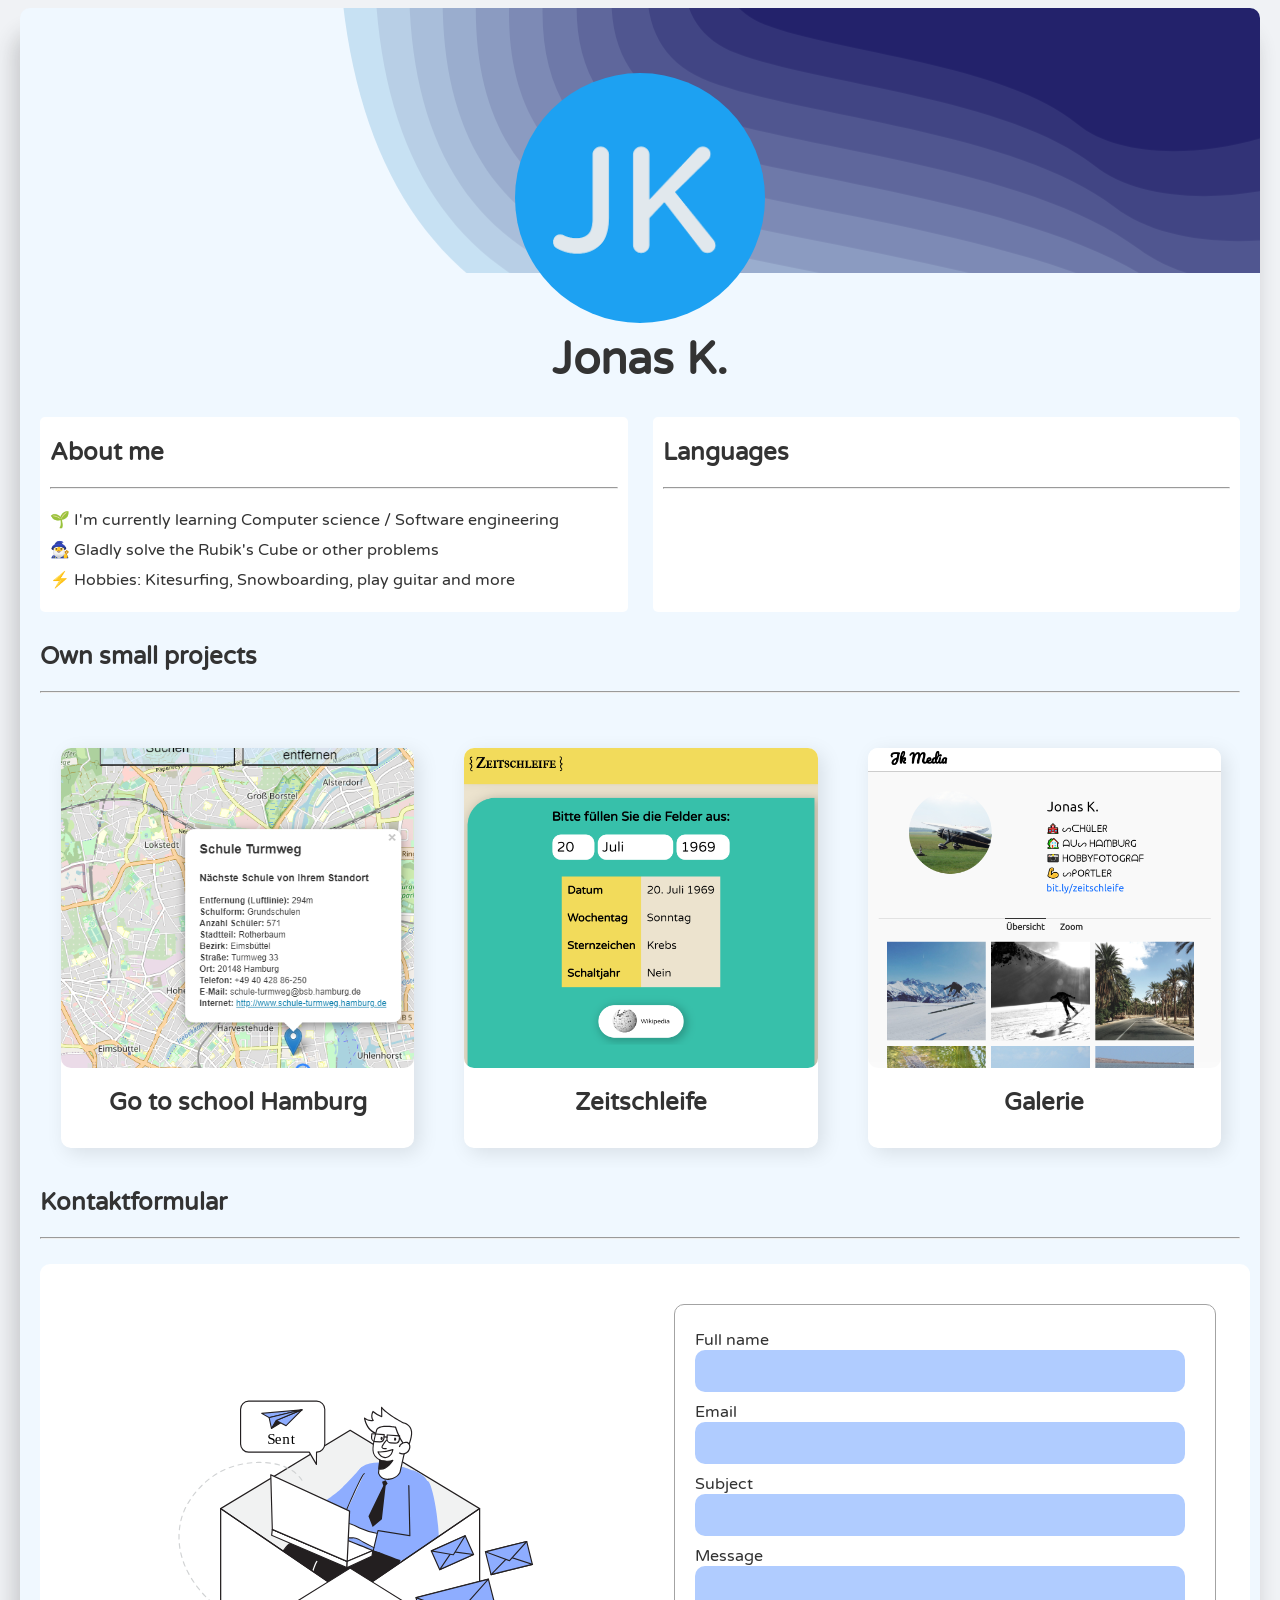
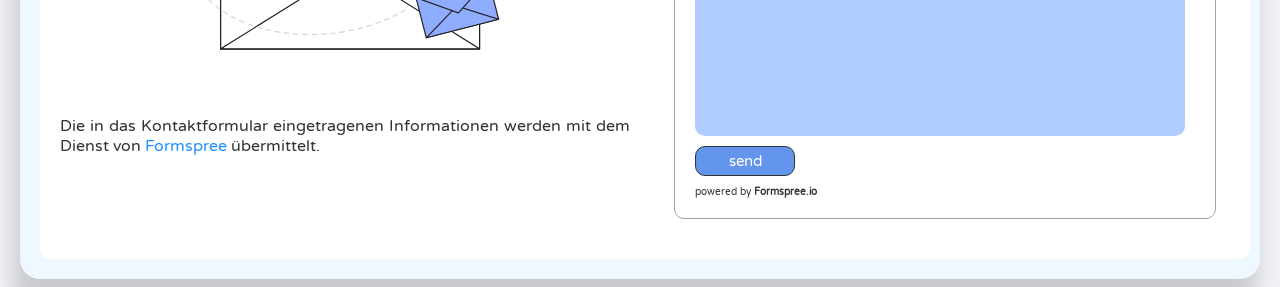
==== index.html @ 49633675 "Update index.html" ====
<!DOCTYPE html>
<html>

<head>
    <!-- Kodierung -->
    <meta charset="utf-8">
    <!-- Titel der Webseite -->
    <title>Homepage • Jonas-Hamburg</title>
    <!-- Titelbild -->
    <link rel="shortcut icon" type="png" href="/images/logo/192.png">
    <!-- Autor -->
    <meta name="author" content="Jonas K.">
    <!-- Rechte -->
    <meta name="copyright" content="Jonas K.">
    <!-- Beschreibung (circa 100 und 145 Zeichen) -->
    <meta name="description" content="Hallo zusammen, ich bin Jonas. Ich lerne gerade Informatik, löse gerne den Zauberwürfel oder andere Probleme. Hier bleibst du auf dem Laufenden.">
    <!-- Keywords -->
    <meta name="keywords" content="Jonas, Jonas K., Jonas-Hamburg, Hamburg, Jonas-Hamburg github, github, Computer science, Software engineering, Rubik's Cube, Kitesurfing, Snowboarding, play guitar, Informatik, Student, About me, languages, sprachen, projekte, projects, own small projects, kontaktformular">
    <!-- Links -->
    <meta name="robots" content="index,follow">
    <!-- Sprache -->
    <meta http-equiv="content-language" content="de">
    <!-- Frabliche Anpassungen -->
    <meta name="theme-color" content="#5ad3ff">
    <!-- Viewport -->
    <meta name="viewport" content="width=device-width, initial-scale=1.0, user-scalable=no">
    <!-- CSS-Datei -->
    <link rel="stylesheet" type="text/css" href="index.css">
    <!-- Import Schriftart -->
    <link href="https://fonts.googleapis.com/css2?family=Varela+Round&display=swap" rel="stylesheet">
    <link rel="preconnect" href="https://fonts.gstatic.com">
    <link href="https://fonts.googleapis.com/css2?family=Lobster&display=swap" rel="stylesheet">
    <script src="index.js" type="application/javascript"></script>
    <!-- Progressive Web App (PWA) -->
    <!-- Manifest-Datei -->
    <link rel="manifest" href="/pwa/manifest.json">
    <!-- Service Worker -->
    <script src="/pwa/app.js" type="application/javascript"></script>

    <!-- -- -- -- -- -- -- -- -- -- -->

    <!-- Content
    <link rel="stylesheet" type="text/css" href="content.css"> -->
    <!-- Header -->
    <link rel="stylesheet" type="text/css" href="header.css">
    <!-- About -->
    <link rel="stylesheet" type="text/css" href="/about/index.css">
    <script src="/about/index.js"></script>
    <!-- Projects -->
    <!-- https://cdnjs.cloudflare.com/ajax/libs/OwlCarousel2/2.3.4/assets/owl.carousel.min.css -->
    <link rel="stylesheet" type="text/css" href="/projects/index.css">
    <link rel="stylesheet" type="text/css" href="/projects/owl.carousel.min.css">
    <script src="/projects/index.js" type="application/javascript"></script>
    <!-- https://code.jquery.com/jquery-3.5.1.min.js -->
    <script src="/projects/jquery-3.5.1.min.js"></script>
    <!-- https://cdnjs.cloudflare.com/ajax/libs/OwlCarousel2/2.3.4/owl.carousel.min.js -->
    <script src="/projects/owl.carousel.min.js"></script>
    <!-- Contact -->
    <link rel="stylesheet" type="text/css" href="/contact/index.css">
</head>

<body>    
    <!-- Content  -->
    <div class="content">

        <!--    Header    -->
        <header>
            <div class="bg">
                <div class="image"></div>
            </div>
            <div class="name">
                <h1 lang="de">Jonas K.</h1>
            </div>
        </header>

        <!--    About    -->
        <div class="about">
            <div class="container description" lang="en">
                <h2>About me</h2>
                <hr>
                <p class="statement">
                    🌱 I'm currently learning Computer science / Software engineering <br>
                    🧙‍♂️ Gladly solve the Rubik's Cube or other problems <br>
                    ⚡ Hobbies: Kitesurfing, Snowboarding, play guitar and more
                </p>
            </div>
            <div class="container languages">
                <h2 lang="en">Languages</h2>
                <hr>
                <div id="pinboard" lang="de"></div>
            </div>
        </div>

        <!--    Projects    -->
        <div class="projects">
            <h2 class="title">Own small projects</h2>
            <hr>
            <div class="projectBox">
                <div class="wrapper">
                    <div id="carousel" class="carousel owl-carousel"></div>
                </div>
            </div>
        </div>

        <!--    Contact    -->
        <h2>Kontaktformular</h2>
        <hr>
        <div class="contact">
            <div class="description">
                <div class="image"></div>
                <p>
                    Die in das Kontaktformular eingetragenen Informationen werden mit dem Dienst von
                    <a href="https://formspree.io" target="_blank">Formspree</a>
                    übermittelt.
                </p>
            </div>
            <div class="contactForm" lang="en">
                <form action="https://formspree.io/f/mleoqner" target="answer" onsubmit="send()" method="POST">
                    <label for="name">Full name</label>
                    <input lang="de" id="name" name="name" type="text" placeholder="" autocomplete="off" required>
                    <label for="email">Email</label>
                    <input lang="de" id="email" name="email" type="email" placeholder="" autocomplete="off" required>
                    <label for="subject">Subject</label>
                    <input lang="de" id="subject" name="subject" type="text" placeholder="" autocomplete="off" required>
                    <label for="message">Message</label>
                    <textarea maxlength="2000" lang="de" id="message" name="message" placeholder="" required></textarea>
                    <button id="check" type="submit">send</button>
                    <p style="font-size: 10px">
                        powered by <b>Formspree.io</b>
                    </p>
                </form>
            </div>
        </div>

    </div>
</body>

</html>
---- index.css ----
:root {
    --transparent: rgba(0, 0, 0, 0);
    --black: #333333;
    --white: #f0f2f5;
    --lightBlue: #f0f8ff;
    --blue: #1e90ff;
    --font: 'Varela Round';
}

/* width */
::-webkit-scrollbar {
    width: 8px;
}

/* Track */
::-webkit-scrollbar-track {
    background: var(--white);
}

::-webkit-scrollbar-thumb {
    background: #888;
    border-radius: 5px;
}

::-webkit-scrollbar-thumb:hover {
    background: #555;
}

html {
    scroll-behavior: smooth;
}

body {
    font-family: var(--font);
    color: var(--black);
    background: var(--white);
    overflow-x: hidden;
    user-select: none;
    filter: saturate(0.)
}

a[target="_blank"] {
    text-decoration: none;
    color: var(--blue);
}

.content {
    position: relative;
    display: block;
    width: calc(100% - 40px);
    max-width: 1200px;
    padding: 20px;
    border-radius: 20px;
    margin: auto;
    background-color: var(--lightBlue);
    box-shadow: -5px 25px 20px 2px rgba(51, 51, 51, 0.2);
}
---- header.css ----
header {
    margin: -20px -20px -20px -20px;
    border-radius: 10px 10px 0px 0px;
    background-color: var(--lightBlue);
}

header .bg {
    position: relative;
    display: grid;
    width: 100%;
    margin: auto;
    padding: 65px 0px 0px 0px;
    border-radius: 10px 10px 0px 0px;
    /* background-color: var(--lightBlue); */
    background-size: cover;
    background-position: center;
    background-repeat: no-repeat;
    background-image: url('/images/background/background.svg');

}

header .image {
    position: relative;
    z-index: 1;
    height: 250px;
    width: 250px;
    background: #333;
    border-radius: 50%;
    margin: auto;
    margin-bottom: -50px;
    background: url('/images/logo/512.png');
    background-size: cover;
}

header h1 {
    margin-top: 60px;
    font-size: 45px;
    text-align: center;
}

@media only screen and (max-width: 660px) {
    
    header .image {
        height: 175px;
        width: 175px;
    }

    header h1 {
        margin-top: 55px;
        font-size: 40px;
        text-align: center;
    }

}
---- about/index.css ----
.about {
    position: relative;
    display: grid;
    margin: calc(20px + 30px) auto 0px auto;
    grid-template-columns: repeat(2, 1fr);
    grid-gap: 25px;
    grid-auto-rows: minmax(100px, auto);
    width: 100%;
}

.about .container {
    border-radius: 5px;
    padding: 1px 10px;
    background: #fff;
}

.about .description {
    grid-column: 1 / 2;
}

.about .languages {
    grid-column: 2 / 2;
}

.about .description .statement {
    line-height: 30px;
}

/**/

#pinboard div span p {
    display: inline;
}

#pinboard {
    width: 100%;
}

/* Icons */
#pinboard div {
    position: relative;
    height: 50px;
    width: 50px;
    margin: 0.5em;
    display: inline-block;
}

#pinboard div span {
    visibility: hidden;
    width: 370px;
    background-color: var(--black);
    color: #fff;
    border-radius: 6px;
    padding: 10px 20px;
    text-align: justify;

    position: absolute;
    z-index: 2;
    top: 110%;
    left: 50%;
    margin-left: calc(-185px - 20px);
    box-shadow: -5px 25px 20px 2px rgba(51, 51, 51, 0.2);
}

#pinboard div span::after {
    content: "";
    position: absolute;
    bottom: 100%;
    left: 50%;
    margin-left: -5px;
    border-width: 5px;
    border-style: solid;
    border-color: transparent transparent var(--black) transparent;
}

.wikipediaLink {
    display: inline;
    margin-top: -15px;
}

@media only screen and (min-width: 1480px) {

    #pinboard div:hover span {
        visibility: visible;
    }

}

@media only screen and (max-width: 1180px) {

    .about {
        position: relative;
        display: grid;
        margin: calc(20px + 30px) auto 0px auto;
        grid-template-columns: repeat(1, 1fr);
        grid-gap: 25px;
        grid-auto-rows: minmax(100px, auto);
        width: 100%;
    }

    .about .description {
        grid-column: 1 / 1;
    }

    .about .languages {
        grid-column: 1 / 1;
    }

}
---- projects/index.css ----
.projects .title {
    margin-top: 30px;
}

.projectBox {
    display: flex;
    align-items: center;
    min-height: 400px;
    margin-top: 35px;
}

.wrapper {
    width: 100%;
}

.wrapper .carousel {
    max-width: 1200px;
    margin: auto;
}

.carousel .card {
    background: #fff;
    /*line-height: 400px;*/
    height: 400px;
    color: #333;
    /*text-align: center;*/
    margin: 20px;
    border-radius: 10px;
    box-shadow: 5px 5px 20px rgba(0, 0, 0, 0.1);

}

.projectImage {
    width: 100%;
    height: 320px;
    border-radius: 10px;
    background: #333;
    transition: 0.5s;
}

.projectName {
    text-align: center;
    color: #333;
}

.projectDescription {
    text-align: justify;
    margin-left: 10px;
    margin-right: 10px;
    opacity: 0;
    margin-top: -100px;
    transition: 0.4s;
}

.arrow {
  content: "\27A6";
}

.card:hover .projectDescription {
    opacity: 1;
    margin-top: 0px;
}

.card:hover .projectImage {
    height: 200px;
}

.owl-dots {
    display: none;
    text-align: center;
    margin-top: 40px;
}

.owl-dot {
    height: 20px;
    width: 20px;
    border-radius: 25px;
    cursor: pointer;
    margin: 0 10px;
    outline: none;
    border: 2px solid #333 !important;
    transition: all 0.3s ease;
}

.owl-dot:hover {
    background: #333 !important;
}

.owl-dot:not(:hover) {
    background: #333 !important;
}

@media only screen and (min-width: 0px) and (max-width: 699px) {
    .owl-dot {
        height: 30px;
        width: 30px;
        margin: 0 5px;
    }

    .projectBox {
        min-height: 500px;
        margin-top: -25px;
    }

}
---- contact/index.css ----
.content .contact form input:focus,
.content .contact form textarea:focus,
.contact form button:focus {
    outline: none;
}

.content .contact {
    position: relative;
    display: grid;
    grid-template-columns: repeat(2, 1fr);
    grid-auto-rows: minmax(100px, auto);
    width: 100%;
    background: #fff;
    border-radius: 10px;
    padding: 40px 5px;
    margin-top: 25px;
}

/* */
.content .contact .description {
    padding: 0px 15px;
    margin: auto;
    grid-column: 1 / 2;
    text-align: justify;
}

.content .contact .description .image {
    position: relative;
    display: block;
    background-image: url('/images/contact/email.svg');
    background-size: cover;
    background-repeat: no-repeat;
    max-width: 450px;
    height: 350px;
    margin: auto;

}

.content .contact .contactForm {
    position: relative;
    display: block;
    grid-column: 2 / 2;
}

/* */
.content .contact form {
    position: relative;

    margin: auto;
    padding: 25px 20px 10px 20px;
    grid-column: 2 / 2;
    border: 1px solid #a3a3a3;
    border-radius: 10px;
    width: calc(100% - 2 * 20px);
    max-width: 500px;
}

.content .contact form input,
.content .contact form textarea {
    position: relative;
    display: block;
    padding: 10px;
    width: calc(100% - 2 * 15px);
    font-size: 18px;
    font-family: var(--font);
    background-color: #b0ccff;
    border-radius: 10px;
    border: none;
    margin-bottom: 10px;
    resize: none;
}

.content .contact form textarea {
    height: 150px;
}

textarea::first-line {
    line-height: 30px;
    margin-bottom: 10px;
    font-weight: 600;
}

textarea::last-line {
    line-height: 30px;
    margin-bottom: 10px;
    font-weight: 600;
}

.contact form button {
    font-family: var(--font);
    background-color: #6495ed;
    color: #fff;
    border: 1px solid var(--black);
    font-size: 15px;
    padding: 5px;
    width: 100px;
    border-radius: 10px;
}

@media only screen and (max-width: 800px) {
    .content .contact {
        margin-top: -15px;
        background: var(--transparent);
    }
}

@media only screen and (max-width: 970px) {

    .content .contact {
        grid-template-columns: repeat(1, 1fr);
    }

    .content .contact .description {
        grid-column: 1 / 1;
        display: none;
    }

    .content .contact .contactForm {
        grid-column: 1 / 1;
    }

}
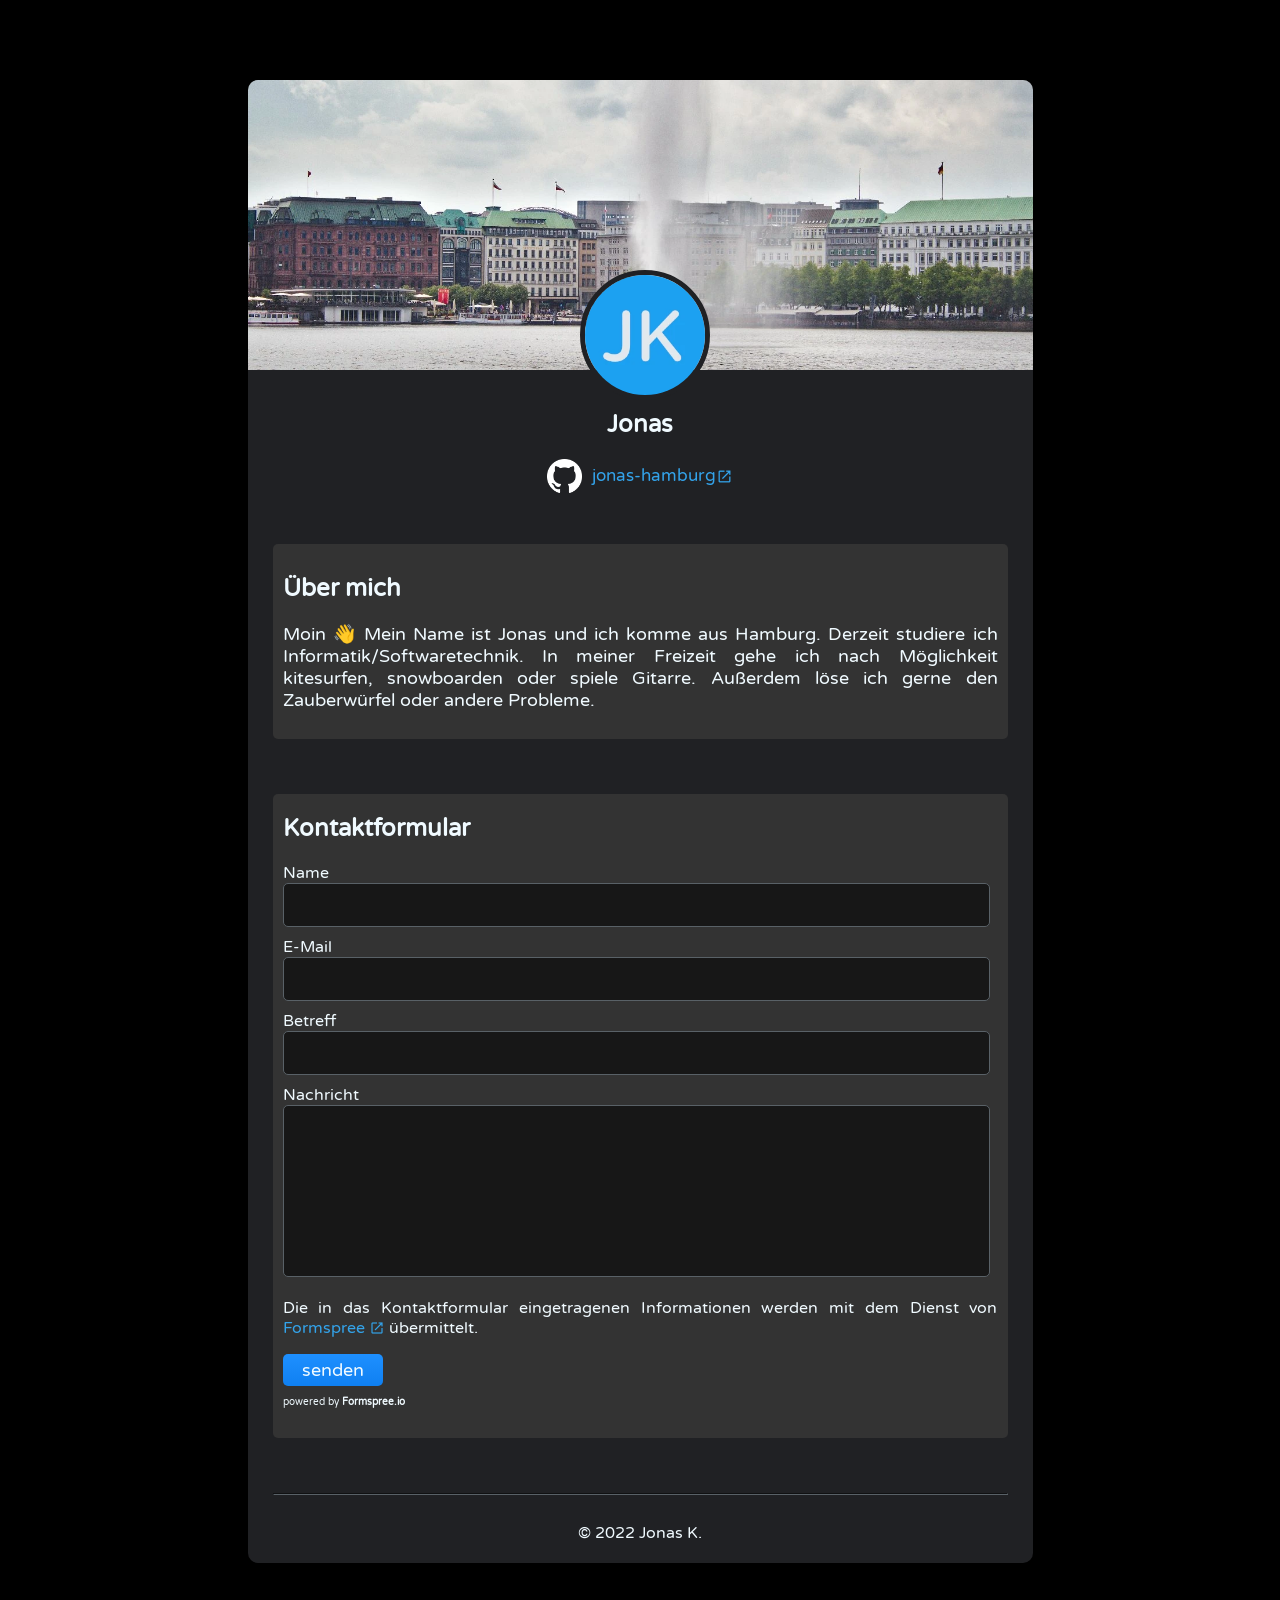
==== commit e1adce45: "first commit" ====
--- a/index.html
+++ b/index.html
@@ -1,138 +1,80 @@
-<!DOCTYPE html>
-<html>
-
-<head>
-    <!-- Kodierung -->
-    <meta charset="utf-8">
-    <!-- Titel der Webseite -->
-    <title>Homepage • Jonas-Hamburg</title>
-    <!-- Titelbild -->
-    <link rel="shortcut icon" type="png" href="/images/logo/192.png">
-    <!-- Autor -->
-    <meta name="author" content="Jonas K.">
-    <!-- Rechte -->
-    <meta name="copyright" content="Jonas K.">
-    <!-- Beschreibung (circa 100 und 145 Zeichen) -->
-    <meta name="description" content="Hallo zusammen, ich bin Jonas. Ich lerne gerade Informatik, löse gerne den Zauberwürfel oder andere Probleme. Hier bleibst du auf dem Laufenden.">
-    <!-- Keywords -->
-    <meta name="keywords" content="Jonas, Jonas K., Jonas-Hamburg, Hamburg, Jonas-Hamburg github, github, Computer science, Software engineering, Rubik's Cube, Kitesurfing, Snowboarding, play guitar, Informatik, Student, About me, languages, sprachen, projekte, projects, own small projects, kontaktformular">
-    <!-- Links -->
-    <meta name="robots" content="index,follow">
-    <!-- Sprache -->
-    <meta http-equiv="content-language" content="de">
-    <!-- Frabliche Anpassungen -->
-    <meta name="theme-color" content="#5ad3ff">
-    <!-- Viewport -->
-    <meta name="viewport" content="width=device-width, initial-scale=1.0, user-scalable=no">
-    <!-- CSS-Datei -->
-    <link rel="stylesheet" type="text/css" href="index.css">
-    <!-- Import Schriftart -->
-    <link href="https://fonts.googleapis.com/css2?family=Varela+Round&display=swap" rel="stylesheet">
-    <link rel="preconnect" href="https://fonts.gstatic.com">
-    <link href="https://fonts.googleapis.com/css2?family=Lobster&display=swap" rel="stylesheet">
-    <script src="index.js" type="application/javascript"></script>
-    <!-- Progressive Web App (PWA) -->
-    <!-- Manifest-Datei -->
-    <link rel="manifest" href="/pwa/manifest.json">
-    <!-- Service Worker -->
-    <script src="/pwa/app.js" type="application/javascript"></script>
-
-    <!-- -- -- -- -- -- -- -- -- -- -->
-
-    <!-- Content
-    <link rel="stylesheet" type="text/css" href="content.css"> -->
-    <!-- Header -->
-    <link rel="stylesheet" type="text/css" href="header.css">
-    <!-- About -->
-    <link rel="stylesheet" type="text/css" href="/about/index.css">
-    <script src="/about/index.js"></script>
-    <!-- Projects -->
-    <!-- https://cdnjs.cloudflare.com/ajax/libs/OwlCarousel2/2.3.4/assets/owl.carousel.min.css -->
-    <link rel="stylesheet" type="text/css" href="/projects/index.css">
-    <link rel="stylesheet" type="text/css" href="/projects/owl.carousel.min.css">
-    <script src="/projects/index.js" type="application/javascript"></script>
-    <!-- https://code.jquery.com/jquery-3.5.1.min.js -->
-    <script src="/projects/jquery-3.5.1.min.js"></script>
-    <!-- https://cdnjs.cloudflare.com/ajax/libs/OwlCarousel2/2.3.4/owl.carousel.min.js -->
-    <script src="/projects/owl.carousel.min.js"></script>
-    <!-- Contact -->
-    <link rel="stylesheet" type="text/css" href="/contact/index.css">
-</head>
-
-<body>    
-    <!-- Content  -->
-    <div class="content">
-
-        <!--    Header    -->
-        <header>
-            <div class="bg">
-                <div class="image"></div>
-            </div>
-            <div class="name">
-                <h1 lang="de">Jonas K.</h1>
-            </div>
-        </header>
-
-        <!--    About    -->
-        <div class="about">
-            <div class="container description" lang="en">
-                <h2>About me</h2>
-                <hr>
-                <p class="statement">
-                    🌱 I'm currently learning Computer science / Software engineering <br>
-                    🧙‍♂️ Gladly solve the Rubik's Cube or other problems <br>
-                    ⚡ Hobbies: Kitesurfing, Snowboarding, play guitar and more
-                </p>
-            </div>
-            <div class="container languages">
-                <h2 lang="en">Languages</h2>
-                <hr>
-                <div id="pinboard" lang="de"></div>
-            </div>
-        </div>
-
-        <!--    Projects    -->
-        <div class="projects">
-            <h2 class="title">Own small projects</h2>
-            <hr>
-            <div class="projectBox">
-                <div class="wrapper">
-                    <div id="carousel" class="carousel owl-carousel"></div>
-                </div>
-            </div>
-        </div>
-
-        <!--    Contact    -->
-        <h2>Kontaktformular</h2>
-        <hr>
-        <div class="contact">
-            <div class="description">
-                <div class="image"></div>
-                <p>
-                    Die in das Kontaktformular eingetragenen Informationen werden mit dem Dienst von
-                    <a href="https://formspree.io" target="_blank">Formspree</a>
-                    übermittelt.
-                </p>
-            </div>
-            <div class="contactForm" lang="en">
-                <form action="https://formspree.io/f/mleoqner" target="answer" onsubmit="send()" method="POST">
-                    <label for="name">Full name</label>
-                    <input lang="de" id="name" name="name" type="text" placeholder="" autocomplete="off" required>
-                    <label for="email">Email</label>
-                    <input lang="de" id="email" name="email" type="email" placeholder="" autocomplete="off" required>
-                    <label for="subject">Subject</label>
-                    <input lang="de" id="subject" name="subject" type="text" placeholder="" autocomplete="off" required>
-                    <label for="message">Message</label>
-                    <textarea maxlength="2000" lang="de" id="message" name="message" placeholder="" required></textarea>
-                    <button id="check" type="submit">send</button>
-                    <p style="font-size: 10px">
-                        powered by <b>Formspree.io</b>
-                    </p>
-                </form>
-            </div>
-        </div>
-
-    </div>
-</body>
-
-</html>
+<!DOCTYPE html>
+<html lang="de">
+<head>
+    <meta charset="UTF-8">
+    <title>Homepage • Jonas-Hamburg</title>
+    <meta http-equiv="X-UA-Compatible" content="IE=edge">
+    <link rel="shortcut icon" href="/images/logo/192.png">
+    <link rel="apple-touch-icon" href="/images/logo/192.png">
+    <meta name="author" content="https://github.com/jonas-hamburg">
+    <meta name="copyright" content="https://github.com/jonas-hamburg">
+    <meta name="description" content="Moin, ich bin Jonas. Lerne derzeit Informatik/Softwaretechnik und dies ist meine GitHub-Page.">
+    <meta property="og:title" content="Homepage • Jonas-Hamburg">
+    <meta property="og:description" content="Moin, ich bin Jonas. Lerne derzeit Informatik/Softwaretechnik und dies ist meine GitHub-Page.">
+    <meta property="og:image" content="https://jonas-hamburg.github.io/images/logo/192.png">
+    <meta property="og:url" content="https://jonas-hamburg.github.io">
+    <meta property="og:type" content="website">
+    <meta name="robots" content="index,follow">
+    <meta http-equiv="content-language" content="de">
+    <meta name="theme-color" content="#1e90ff">
+    <meta name="viewport" content="width=device-width, initial-scale=1.0">
+    <link rel="stylesheet" type="text/css" media="all" href="/css/main.css">
+    <script defer src="/js/main.js"></script>
+    <link rel="manifest" href="manifest.json">
+</head>
+<body>
+<section>
+    <header>
+        <div>
+            <picture>
+                <source type="image/webp" srcset="/images/banner/banner.webp">
+                <source type="image/png" srcset="/images/banner/banner.png">
+                <img alt="Binnenalster" type="image/avif" src="/images/banner/banner.avif" draggable="false">
+            </picture>
+        </div>
+        <div>
+            <picture>
+                <source type="image/webp" srcset="/images/logo/192.webp">
+                <source type="image/png" srcset="/images/logo/192.png">
+                <img alt="JK-Logo" type="image/avif" src="/images/logo/192.avif" draggable="false">
+            </picture>
+        </div>
+        <h1>Jonas</h1>
+        <a href="https://github.com/jonas-hamburg" target="_blank"><span></span>jonas-hamburg</a>
+    </header>
+    <about>
+        <div>
+            <h2>Über mich</h2>
+            <p>
+                Moin 👋 Mein Name ist Jonas und ich komme aus Hamburg. Derzeit studiere ich Informatik/Softwaretechnik. In meiner Freizeit gehe ich nach Möglichkeit kitesurfen, 
+                snowboarden oder spiele Gitarre. Außerdem löse ich gerne den Zauberwürfel oder andere Probleme.
+            </p>
+        </div>
+    </about>
+    <contact>
+        <form action="https://formspree.io/f/mleoqner" target="answer" method="POST">
+            <h2>Kontaktformular</h2>
+            <label for="name">Name</label>
+            <input id="name" name="name" type="text" placeholder="" autocomplete="off" required>
+            <label for="email">E-Mail</label>
+            <input id="email" name="email" type="email" placeholder="" autocomplete="off" required>
+            <label for="subject">Betreff</label>
+            <input id="subject" name="subject" type="text" placeholder="" autocomplete="off" required>
+            <label for="message">Nachricht</label>
+            <textarea id="message" maxlength="2000" name="message" placeholder="" required></textarea>
+            <p>
+                Die in das Kontaktformular eingetragenen Informationen werden mit dem Dienst von
+                <a href="https://formspree.io" target="_blank">Formspree </a> 
+                übermittelt.
+            </p>
+            <button id="check" type="submit">senden</button>
+                <p style="font-size: 10px">
+                    powered by <b>Formspree.io</b>
+                </p>
+        </form>
+    </contact>
+    <hr>
+    <footer>&copy; 2022 Jonas K.</footer>
+</section>
+</body>
+</html>
--- a/css/main.css
+++ b/css/main.css
@@ -0,0 +1,190 @@
+@import url(https://fonts.googleapis.com/css?family=Varela%20Round&display=swap);
+@import url(https://fonts.googleapis.com/css2?family=Material+Symbols+Outlined:opsz,wght,FILL,GRAD@48,400,0,0&display=swap);
+
+:root {
+    --font: 'Varela Round', sans-serif;
+    --icon: 'Material Symbols Outlined';
+
+    --background: #000;
+    --primary: #202124;
+    --secondary: #333;
+    --onPrimary: #f0faff;
+    --onSecondary: #f0faff;
+    --accent: #33a3ea;
+    --secondaryAccent: #596167;
+    --transparent: rgba(0, 0, 0, 0);
+}
+
+::-webkit-scrollbar { width: 8px }
+
+::-webkit-scrollbar-track { background: var(--background) }
+
+::-webkit-scrollbar-thumb {
+    background: var(--primary);
+    border-radius: 5px;
+}
+
+::-webkit-scrollbar-thumb:hover {
+    background: var(--secondary);
+}
+
+a[target="_blank"] {
+    text-decoration: none;
+    color: var(--accent);
+}
+
+a[target="_blank"]::after {
+    font-family: var(--icon);
+    content: '\e89e';
+    vertical-align: middle;
+}
+
+hr { border-color: var(--secondaryAccent) }
+
+p { text-align: justify }
+
+body {
+    font-family: var(--font);
+    color: var(--onPrimary);
+    background-color: var(--background);
+    overflow-x: hidden;
+    user-select: none;
+    scroll-behavior: smooth;
+    margin: 0;
+    padding: 0;
+}
+
+section {
+    margin: 80px auto;
+    background: var(--primary);
+    max-width: 735px;
+    border-radius: 10px;
+    padding: 0 25px;
+    overflow: hidden;
+}
+
+section > * { display: block }
+
+header {
+    /* The padding of the parent element is subtracted */
+    width: calc(100% + 2 * 25px);
+    margin-left: -25px;
+    margin-bottom: 15px;
+}
+
+/* Banner */
+header div:first-child {
+    width: 100%;
+    height: 290px;
+    background-color: var(--secondary);
+    overflow: hidden;
+}
+
+header div:first-child img {
+    width: 100%;
+    height: 100%;
+    object-fit: cover;
+    object-position: center;
+}
+
+/* Logo */
+header div:nth-child(2) {
+    height: 120px;
+    width: 120px;
+    margin: -100px auto 0 auto;
+}
+
+header div:nth-child(2) img {
+    width: 100%;
+    height: 100%;
+    border: 5px solid var(--primary);
+    border-radius: 100%;
+}
+
+header > h1 { text-align: center }
+
+header a {
+    display: block;
+    font-size: 17px;
+    width: max-content;
+    margin: 0 auto;
+}
+
+header a span {
+    display: inline-block;
+    vertical-align: middle;
+    margin-right: 10px;
+    width: 35px;
+    height: 35px;
+    background-size: cover;
+    background-image: url(/images/logo/GitHub-Mark-Light-64px.png);
+}
+
+
+about { margin: 50px 0px 15px 0px }
+
+about > div {
+    padding: 10px;
+    border-radius: 5px;
+    background-color: var(--secondary);
+}
+
+about div p { font-size: 18px }
+
+
+contact {
+    display: block;
+    padding: .1px 10px 20px 10px;
+    margin: 55px 0;
+    border-radius: 5px;
+    background-color: var(--secondary);
+}
+
+form input,
+form textarea {
+    font-family: var(--font);
+    font-size: 18px;
+    padding: 10px;
+    color: var(--onSecondary);
+    background-color: #171717;
+    width: calc(100% - 2 * 15px);
+    border-radius: 5px;
+    border: 1px solid var(--secondaryAccent);
+    resize: none;
+    outline: none;
+}
+
+form textarea { height: 150px }
+
+form label {
+    display: block;
+    margin-top: 10px;
+}
+
+form button {
+    font-family: var(--font);
+    cursor: pointer;
+    background: linear-gradient(180deg,#1e90ff, rgb(15, 128, 241));
+    background-color: var(--accent);
+    color: var(--onPrimary);
+    border: 1px solid var(--black);
+    font-size: 18px;
+    padding: 5px;
+    width: 100px;
+    border-radius: 5px;
+}
+
+footer {
+    text-align: center;
+    padding: 20px;
+}
+
+@media only screen and (max-width: 735px) {
+
+    section {
+        margin: 0 auto;
+        border-radius: 0;
+        padding: 0 15px 15px 15px;
+    }
+
+}
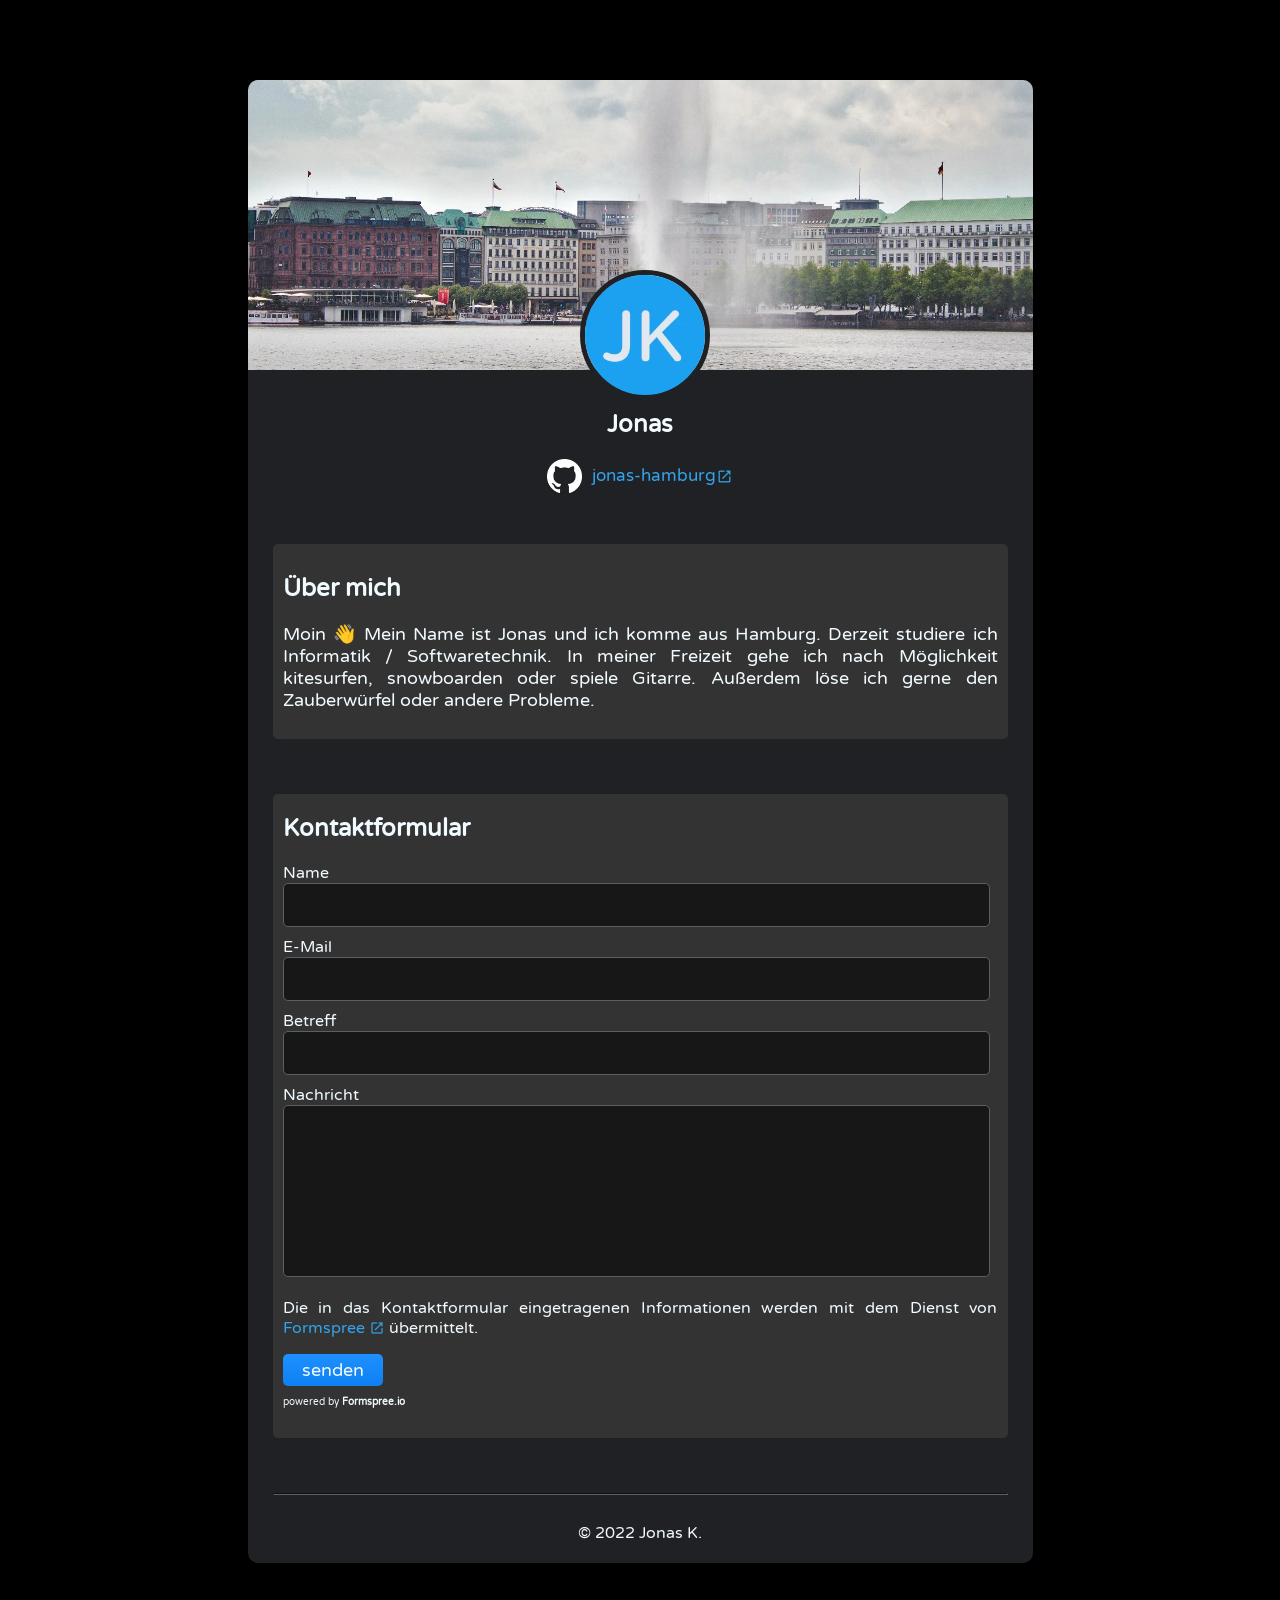
==== commit f90404d6: "small adjustments" ====
--- a/index.html
+++ b/index.html
@@ -1,80 +1,86 @@
 <!DOCTYPE html>
 <html lang="de">
+
 <head>
-    <meta charset="UTF-8">
-    <title>Homepage • Jonas-Hamburg</title>
-    <meta http-equiv="X-UA-Compatible" content="IE=edge">
-    <link rel="shortcut icon" href="/images/logo/192.png">
-    <link rel="apple-touch-icon" href="/images/logo/192.png">
-    <meta name="author" content="https://github.com/jonas-hamburg">
-    <meta name="copyright" content="https://github.com/jonas-hamburg">
-    <meta name="description" content="Moin, ich bin Jonas. Lerne derzeit Informatik/Softwaretechnik und dies ist meine GitHub-Page.">
-    <meta property="og:title" content="Homepage • Jonas-Hamburg">
-    <meta property="og:description" content="Moin, ich bin Jonas. Lerne derzeit Informatik/Softwaretechnik und dies ist meine GitHub-Page.">
+  <meta charset="UTF-8">
+  <title>Homepage &bull; Jonas-Hamburg</title>
+  <meta http-equiv="X-UA-Compatible" content="IE=edge">
+  <link rel="shortcut icon" href="/images/logo/192.png">
+  <link rel="apple-touch-icon" href="/images/logo/192.png">
+  <meta name="author" content="https://github.com/jonas-hamburg">
+  <meta name="copyright" content="https://github.com/jonas-hamburg">
+  <meta name="description"
+    content="Moin. Mein Name ist Jonas und ich komme aus Hamburg. Derzeit studiere ich Informatik / Softwaretechnik. Dies ist meine GitHub-Page.">
+  <meta property="og:title" content="Homepage • Jonas-Hamburg">
+  <meta property="og:description"
+    content="Moin. Mein Name ist Jonas und ich komme aus Hamburg. Derzeit studiere ich Informatik / Softwaretechnik. Dies ist meine GitHub-Page.">
     <meta property="og:image" content="https://jonas-hamburg.github.io/images/logo/192.png">
-    <meta property="og:url" content="https://jonas-hamburg.github.io">
-    <meta property="og:type" content="website">
-    <meta name="robots" content="index,follow">
-    <meta http-equiv="content-language" content="de">
-    <meta name="theme-color" content="#1e90ff">
-    <meta name="viewport" content="width=device-width, initial-scale=1.0">
-    <link rel="stylesheet" type="text/css" media="all" href="/css/main.css">
-    <script defer src="/js/main.js"></script>
-    <link rel="manifest" href="manifest.json">
+  <meta property="og:url" content="https://jonas-hamburg.github.io">
+  <meta property="og:type" content="website">
+  <meta property="og:locale" content="de_DE">
+  <meta property="og:site_name" content="jonas-hamburg">
+  <meta name="robots" content="index,follow">
+  <meta http-equiv="content-language" content="de">
+  <meta name="theme-color" content="#1e90ff">
+  <meta name="viewport" content="width=device-width, initial-scale=1.0">
+  <link rel="stylesheet" type="text/css" media="all" href="/css/main.css">
+  <script defer src="/js/main.js"></script>
+  <link rel="manifest" href="manifest.json">
 </head>
+
 <body>
-<section>
+  <section>
     <header>
-        <div>
-            <picture>
-                <source type="image/webp" srcset="/images/banner/banner.webp">
-                <source type="image/png" srcset="/images/banner/banner.png">
-                <img alt="Binnenalster" type="image/avif" src="/images/banner/banner.avif" draggable="false">
-            </picture>
-        </div>
-        <div>
-            <picture>
-                <source type="image/webp" srcset="/images/logo/192.webp">
-                <source type="image/png" srcset="/images/logo/192.png">
-                <img alt="JK-Logo" type="image/avif" src="/images/logo/192.avif" draggable="false">
-            </picture>
-        </div>
-        <h1>Jonas</h1>
-        <a href="https://github.com/jonas-hamburg" target="_blank"><span></span>jonas-hamburg</a>
+      <div>
+        <picture>
+          <source type="image/webp" srcset="/images/banner/banner.webp">
+          <source type="image/png" srcset="/images/banner/banner.png">
+          <img alt="Binnenalster" type="image/avif" src="/images/banner/banner.avif" draggable="false">
+        </picture>
+      </div>
+      <div>
+        <picture>
+          <source type="image/webp" srcset="/images/logo/192.webp">
+          <source type="image/png" srcset="/images/logo/192.png">
+          <img alt="JK-Logo" type="image/avif" src="/images/logo/192.avif" draggable="false">
+        </picture>
+      </div>
+      <h1>Jonas</h1>
+      <a href="https://github.com/jonas-hamburg" target="_blank"><span></span>jonas-hamburg</a>
     </header>
     <about>
-        <div>
-            <h2>Über mich</h2>
-            <p>
-                Moin 👋 Mein Name ist Jonas und ich komme aus Hamburg. Derzeit studiere ich Informatik/Softwaretechnik. In meiner Freizeit gehe ich nach Möglichkeit kitesurfen, 
-                snowboarden oder spiele Gitarre. Außerdem löse ich gerne den Zauberwürfel oder andere Probleme.
-            </p>
-        </div>
+      <div>
+        <h2>Über mich</h2>
+        <p>
+          Moin 👋 Mein Name ist Jonas und ich komme aus Hamburg. Derzeit studiere ich Informatik / Softwaretechnik. In
+          meiner Freizeit gehe ich nach Möglichkeit kitesurfen, snowboarden oder spiele Gitarre. Außerdem löse ich gerne
+          den Zauberwürfel oder andere Probleme.
+        </p>
+      </div>
     </about>
     <contact>
-        <form action="https://formspree.io/f/mleoqner" target="answer" method="POST">
-            <h2>Kontaktformular</h2>
-            <label for="name">Name</label>
-            <input id="name" name="name" type="text" placeholder="" autocomplete="off" required>
-            <label for="email">E-Mail</label>
-            <input id="email" name="email" type="email" placeholder="" autocomplete="off" required>
-            <label for="subject">Betreff</label>
-            <input id="subject" name="subject" type="text" placeholder="" autocomplete="off" required>
-            <label for="message">Nachricht</label>
-            <textarea id="message" maxlength="2000" name="message" placeholder="" required></textarea>
-            <p>
-                Die in das Kontaktformular eingetragenen Informationen werden mit dem Dienst von
-                <a href="https://formspree.io" target="_blank">Formspree </a> 
-                übermittelt.
-            </p>
-            <button id="check" type="submit">senden</button>
-                <p style="font-size: 10px">
-                    powered by <b>Formspree.io</b>
-                </p>
-        </form>
+      <form action="https://formspree.io/f/mleoqner" target="answer" method="POST">
+        <h2>Kontaktformular</h2>
+        <label for="name">Name</label>
+        <input id="name" name="name" type="text" autocomplete="off" required>
+        <label for="email">E-Mail</label>
+        <input id="email" name="email" type="email" autocomplete="off" required>
+        <label for="subject">Betreff</label>
+        <input id="subject" name="subject" type="text" autocomplete="off" required>
+        <label for="message">Nachricht</label>
+        <textarea id="message" maxlength="2000" name="message" required></textarea>
+        <p>
+          Die in das Kontaktformular eingetragenen Informationen werden mit dem Dienst von
+          <a href="https://formspree.io" target="_blank">Formspree </a>
+          übermittelt.
+        </p>
+        <button type="submit">senden</button>
+        <p>powered by <b>Formspree.io</b></p>
+      </form>
     </contact>
     <hr>
     <footer>&copy; 2022 Jonas K.</footer>
-</section>
+  </section>
 </body>
+
 </html>
--- a/css/main.css
+++ b/css/main.css
@@ -7,6 +7,7 @@
 
     --background: #000;
     --primary: #202124;
+    --darkerPrimary: #171717;
     --secondary: #333;
     --onPrimary: #f0faff;
     --onSecondary: #f0faff;
@@ -24,11 +25,9 @@
     border-radius: 5px;
 }
 
-::-webkit-scrollbar-thumb:hover {
-    background: var(--secondary);
-}
-
-a[target="_blank"] {
+::-webkit-scrollbar-thumb:hover { background: var(--secondary) }
+
+a {
     text-decoration: none;
     color: var(--accent);
 }
@@ -42,14 +41,19 @@
 hr { border-color: var(--secondaryAccent) }
 
 p { text-align: justify }
+
+.icon {
+    font-family: var(--icon);
+    vertical-align: middle;
+}
 
 body {
     font-family: var(--font);
     color: var(--onPrimary);
     background-color: var(--background);
     overflow-x: hidden;
-    user-select: none;
     scroll-behavior: smooth;
+    hyphens: auto;
     margin: 0;
     padding: 0;
 }
@@ -70,6 +74,14 @@
     width: calc(100% + 2 * 25px);
     margin-left: -25px;
     margin-bottom: 15px;
+    user-select: none;
+    -webkit-tap-highlight-color: transparent;
+    -webkit-touch-callout: none;
+    -webkit-user-select: none;
+    -khtml-user-select: none;
+    -moz-user-select: none;
+    -ms-user-select: none;
+    user-select: none;
 }
 
 /* Banner */
@@ -146,7 +158,7 @@
     font-size: 18px;
     padding: 10px;
     color: var(--onSecondary);
-    background-color: #171717;
+    background-color: var(--darkerPrimary);
     width: calc(100% - 2 * 15px);
     border-radius: 5px;
     border: 1px solid var(--secondaryAccent);
@@ -174,6 +186,8 @@
     border-radius: 5px;
 }
 
+form > p:last-child { font-size: 10px }
+
 footer {
     text-align: center;
     padding: 20px;
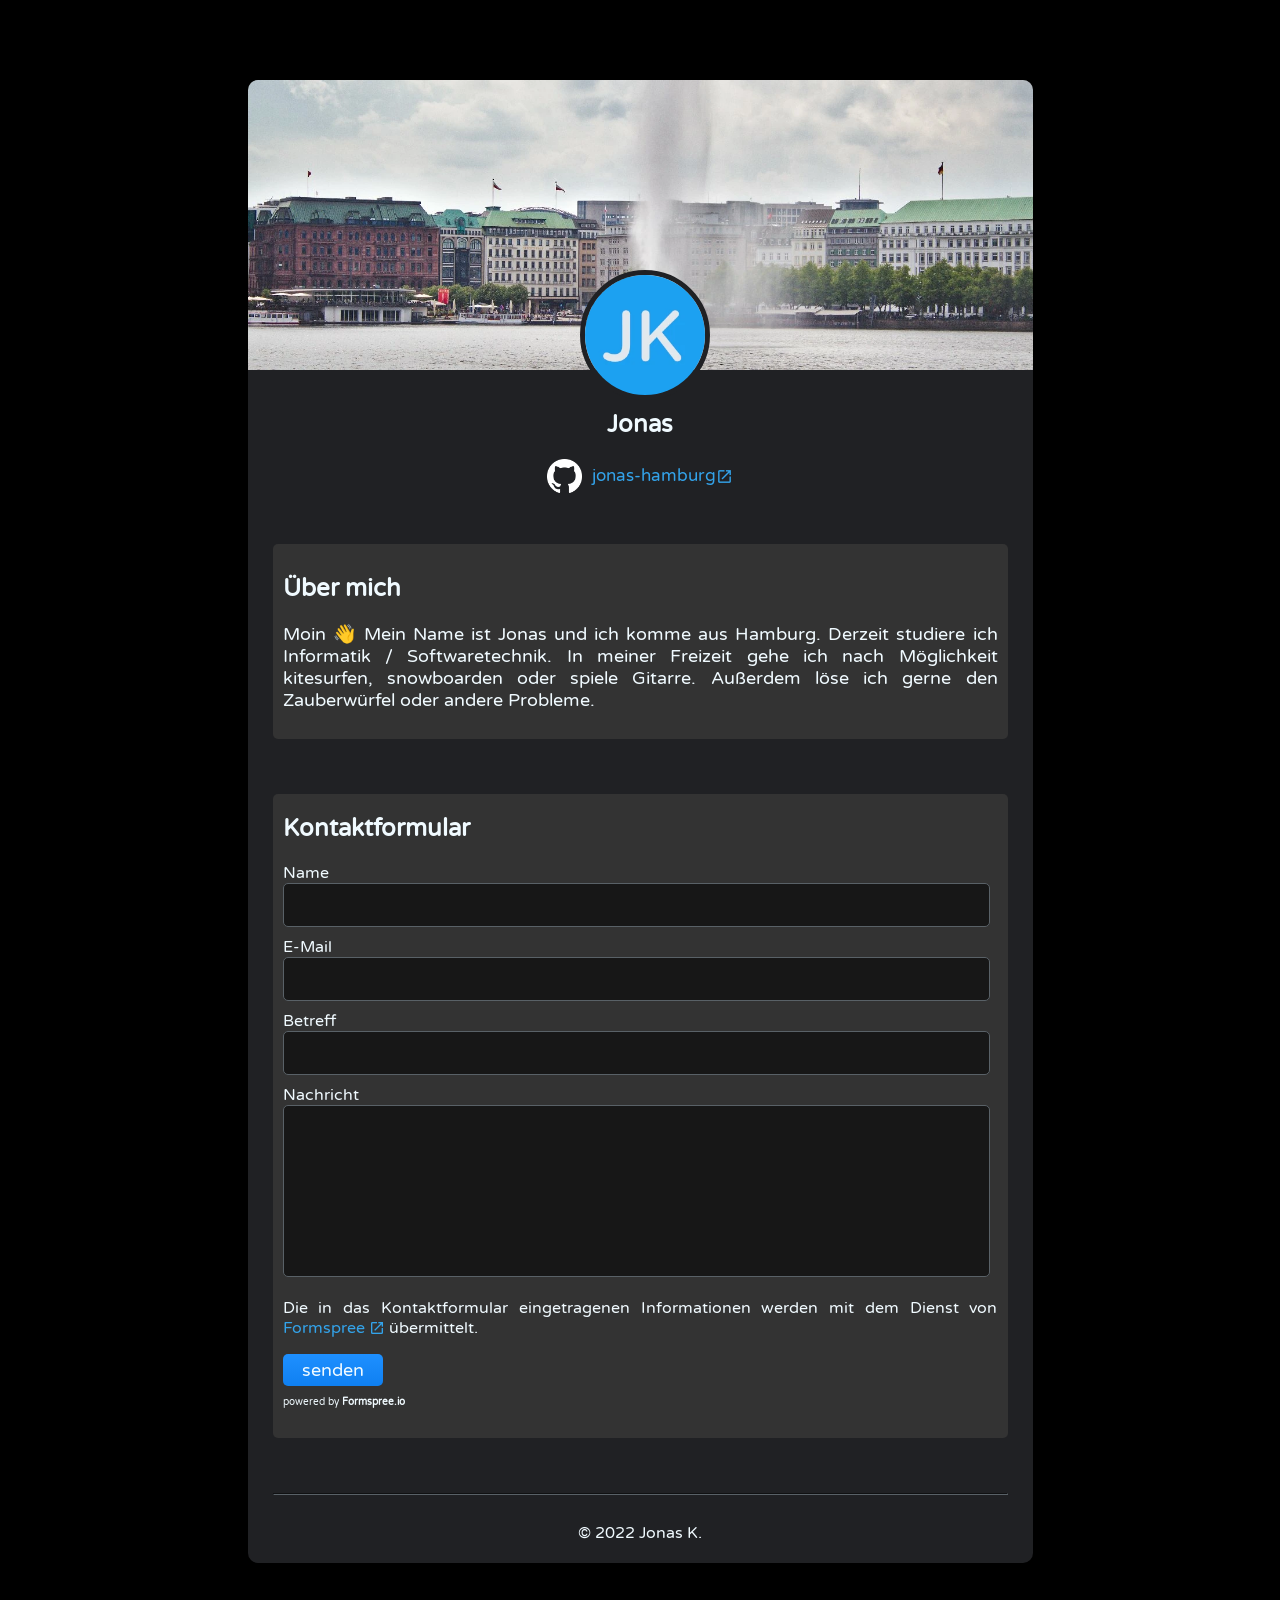
==== commit c7acc3cc: "breaks removed" ====
--- a/index.html
+++ b/index.html
@@ -1,6 +1,5 @@
 <!DOCTYPE html>
 <html lang="de">
-
 <head>
   <meta charset="UTF-8">
   <title>Homepage &bull; Jonas-Hamburg</title>
@@ -14,7 +13,7 @@
   <meta property="og:title" content="Homepage • Jonas-Hamburg">
   <meta property="og:description"
     content="Moin. Mein Name ist Jonas und ich komme aus Hamburg. Derzeit studiere ich Informatik / Softwaretechnik. Dies ist meine GitHub-Page.">
-    <meta property="og:image" content="https://jonas-hamburg.github.io/images/logo/192.png">
+  <meta property="og:image" content="https://jonas-hamburg.github.io/images/logo/192.png">
   <meta property="og:url" content="https://jonas-hamburg.github.io">
   <meta property="og:type" content="website">
   <meta property="og:locale" content="de_DE">
@@ -27,7 +26,6 @@
   <script defer src="/js/main.js"></script>
   <link rel="manifest" href="manifest.json">
 </head>
-
 <body>
   <section>
     <header>
@@ -82,5 +80,4 @@
     <footer>&copy; 2022 Jonas K.</footer>
   </section>
 </body>
-
 </html>
--- a/css/main.css
+++ b/css/main.css
@@ -1,5 +1,5 @@
-@import url(https://fonts.googleapis.com/css?family=Varela%20Round&display=swap);
-@import url(https://fonts.googleapis.com/css2?family=Material+Symbols+Outlined:opsz,wght,FILL,GRAD@48,400,0,0&display=swap);
+@import url(font.css);
+@import url(icon.css);
 
 :root {
     --font: 'Varela Round', sans-serif;
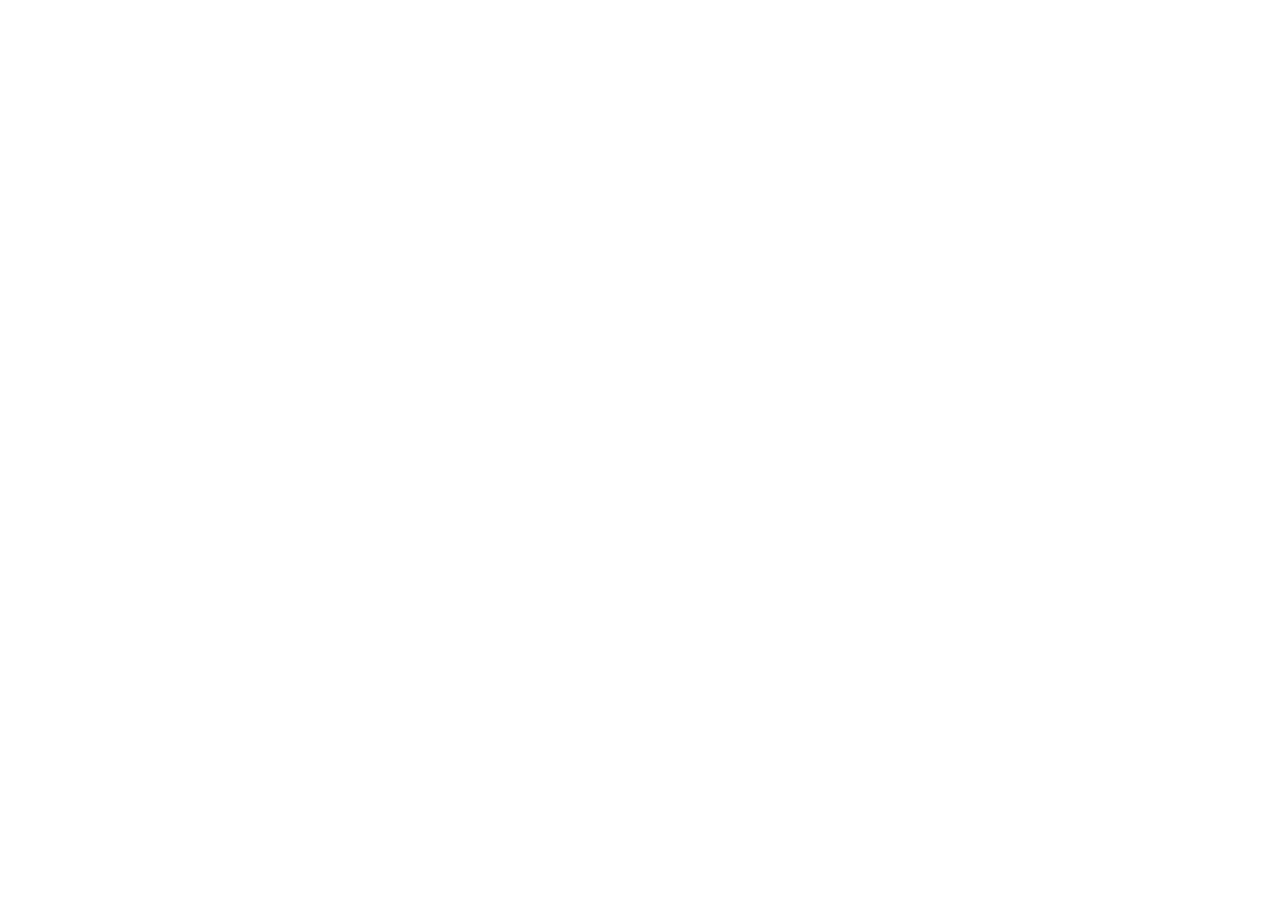
==== commit 0aee5f3f: "Moved away 🚚" ====
--- a/index.html
+++ b/index.html
@@ -19,6 +19,8 @@
   <meta property="og:locale" content="de_DE">
   <meta property="og:site_name" content="jonas-hamburg">
   <meta name="robots" content="index,follow">
+  <meta http-equiv="refresh" content="0;url=https://k3a.dev"> 
+  <link rel="canonical" href="https://k3a.dev">
   <meta http-equiv="content-language" content="de">
   <meta name="theme-color" content="#1e90ff">
   <meta name="viewport" content="width=device-width, initial-scale=1.0">
